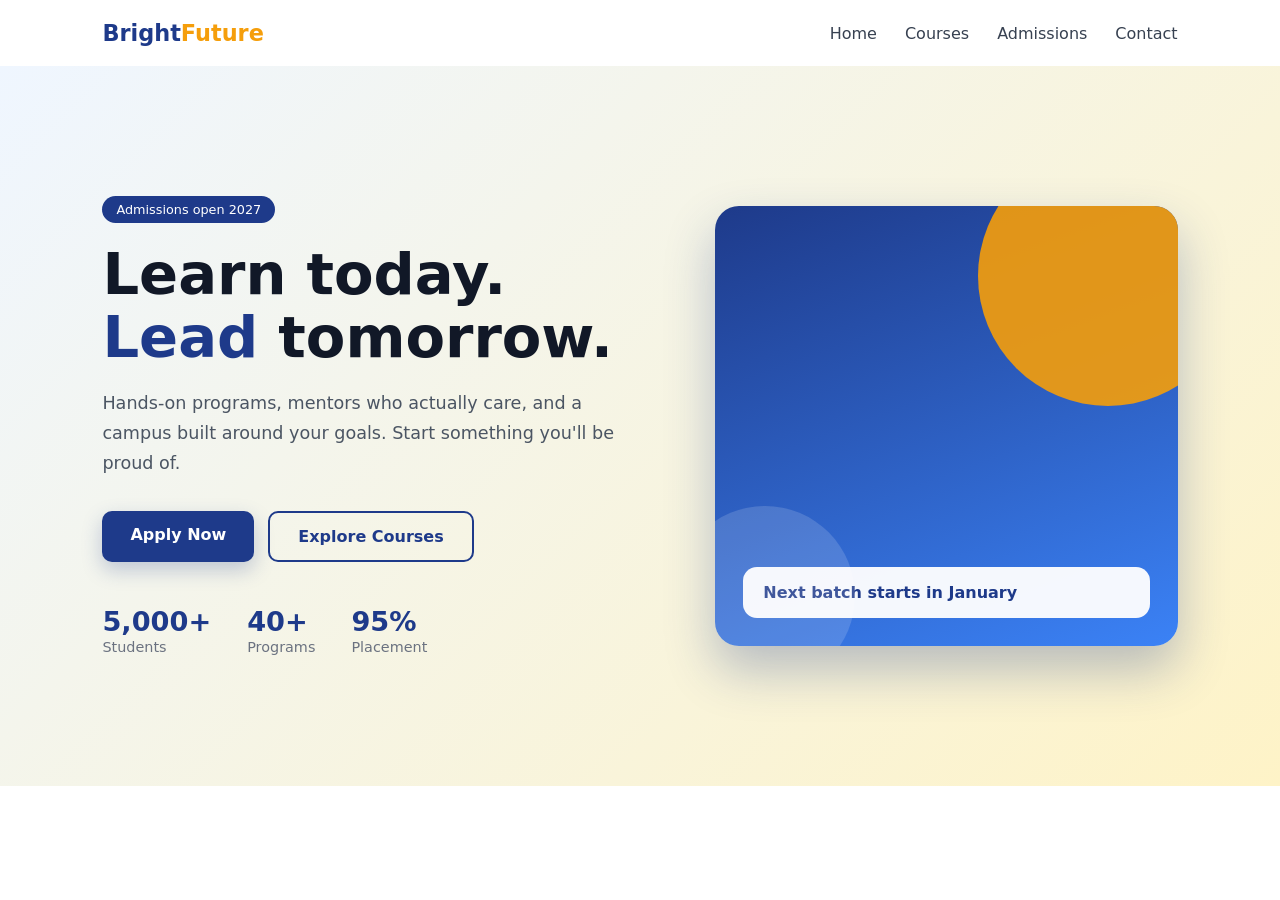
==== index.html @ 0cb15777 "initial commit" ====
<!DOCTYPE html>
<html lang="en">
<head>
  <meta charset="UTF-8">
  <meta name="viewport" content="width=device-width, initial-scale=1.0">
  <title>Bright Future Institute</title>
  <style>
    * { margin: 0; padding: 0; box-sizing: border-box; }

    body {
      font-family: "Segoe UI", system-ui, -apple-system, sans-serif;
      color: #1f2937;
    }

    /* Navbar */
    .nav {
      display: flex;
      justify-content: space-between;
      align-items: center;
      padding: 20px 8%;
      background: #fff;
    }
    .logo { font-size: 1.4rem; font-weight: 800; color: #1e3a8a; }
    .logo span { color: #f59e0b; }
    .nav ul { display: flex; gap: 28px; list-style: none; }
    .nav a { text-decoration: none; color: #374151; font-weight: 500; }
    .nav a:hover { color: #1e3a8a; }

    /* Hero */
    .hero {
      display: grid;
      grid-template-columns: 1.1fr 0.9fr;
      align-items: center;
      gap: 48px;
      padding: 80px 8%;
      background: linear-gradient(135deg, #eff6ff 0%, #fef3c7 100%);
      min-height: 80vh;
    }
    .tag {
      display: inline-block;
      background: #1e3a8a;
      color: #fff;
      font-size: 0.8rem;
      padding: 6px 14px;
      border-radius: 999px;
      margin-bottom: 20px;
    }
    .hero h1 {
      font-size: clamp(2.2rem, 5vw, 3.6rem);
      line-height: 1.1;
      color: #111827;
      margin-bottom: 20px;
    }
    .hero h1 em { font-style: normal; color: #1e3a8a; }
    .hero p {
      font-size: 1.1rem;
      line-height: 1.7;
      color: #4b5563;
      max-width: 520px;
      margin-bottom: 32px;
    }
    .btns { display: flex; gap: 14px; flex-wrap: wrap; }
    .btn {
      padding: 14px 28px;
      border-radius: 10px;
      font-weight: 600;
      text-decoration: none;
      transition: transform .2s, box-shadow .2s;
    }
    .btn:hover { transform: translateY(-2px); }
    .btn-primary { background: #1e3a8a; color: #fff; box-shadow: 0 8px 20px rgba(30,58,138,.25); }
    .btn-outline { border: 2px solid #1e3a8a; color: #1e3a8a; }

    .stats { display: flex; gap: 36px; margin-top: 44px; }
    .stats strong { display: block; font-size: 1.7rem; color: #1e3a8a; }
    .stats span { font-size: 0.9rem; color: #6b7280; }

    /* Right side visual (swap for a real photo) */
    .visual {
      height: 440px;
      border-radius: 24px;
      background: linear-gradient(160deg, #1e3a8a, #3b82f6);
      position: relative;
      overflow: hidden;
      box-shadow: 0 24px 50px rgba(30,58,138,.3);
    }
    .visual::before, .visual::after {
      content: "";
      position: absolute;
      border-radius: 50%;
    }
    .visual::before { width: 260px; height: 260px; background: #f59e0b; opacity: .9; top: -60px; right: -60px; }
    .visual::after { width: 180px; height: 180px; background: #fff; opacity: .15; bottom: -40px; left: -40px; }
    .visual .label {
      position: absolute;
      bottom: 28px;
      left: 28px;
      right: 28px;
      background: rgba(255,255,255,.95);
      padding: 16px 20px;
      border-radius: 14px;
      font-weight: 600;
      color: #1e3a8a;
    }

    @media (max-width: 860px) {
      .hero { grid-template-columns: 1fr; padding: 56px 6%; }
      .visual { height: 280px; }
      .nav ul { display: none; }
    }
  </style>
</head>
<body>

  <nav class="nav">
    <div class="logo">Bright<span>Future</span></div>
    <ul>
      <li><a href="#">Home</a></li>
      <li><a href="#">Courses</a></li>
      <li><a href="#">Admissions</a></li>
      <li><a href="#">Contact</a></li>
    </ul>
  </nav>

  <section class="hero">
    <div>
      <span class="tag">Admissions open 2027</span>
      <h1>Learn today. <em>Lead</em> tomorrow.</h1>
      <p>Hands-on programs, mentors who actually care, and a campus built around your goals. Start something you'll be proud of.</p>
      <div class="btns">
        <a href="#" class="btn btn-primary">Apply Now</a>
        <a href="#" class="btn btn-outline">Explore Courses</a>
      </div>
      <div class="stats">
        <div><strong>5,000+</strong><span>Students</span></div>
        <div><strong>40+</strong><span>Programs</span></div>
        <div><strong>95%</strong><span>Placement</span></div>
      </div>
    </div>

    <div class="visual">
      <div class="label">Next batch starts in January</div>
    </div>
  </section>

</body>
</html>
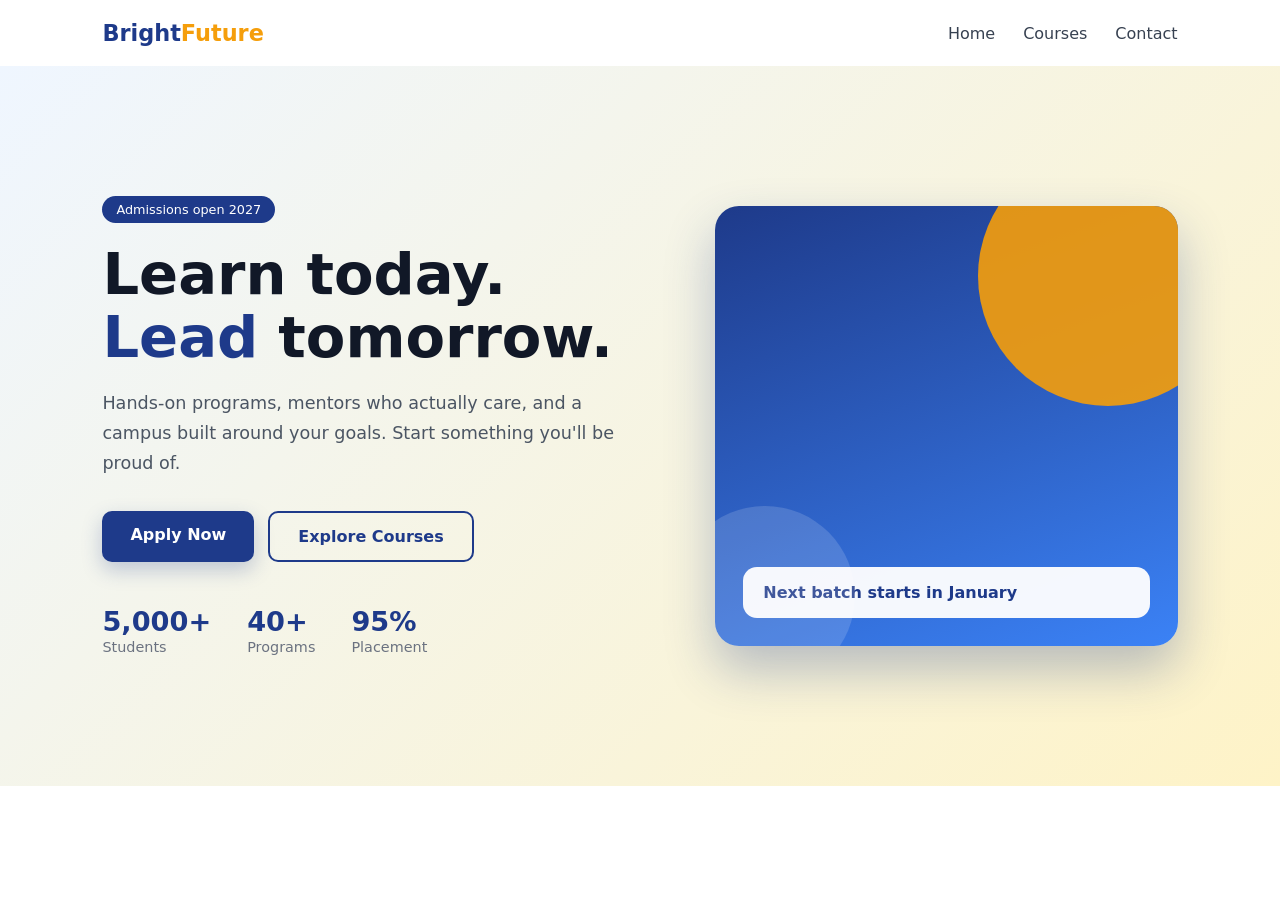
==== commit b5ecc947: "navbar chnage" ====
--- a/index.html
+++ b/index.html
@@ -115,10 +115,9 @@
   <nav class="nav">
     <div class="logo">Bright<span>Future</span></div>
     <ul>
-      <li><a href="#">Home</a></li>
-      <li><a href="#">Courses</a></li>
-      <li><a href="#">Admissions</a></li>
-      <li><a href="#">Contact</a></li>
+      <li><a href="/index.html">Home</a></li>
+      <li><a href="/course.html">Courses</a></li>
+      <li><a href="/contact.html">Contact</a></li>
     </ul>
   </nav>
 
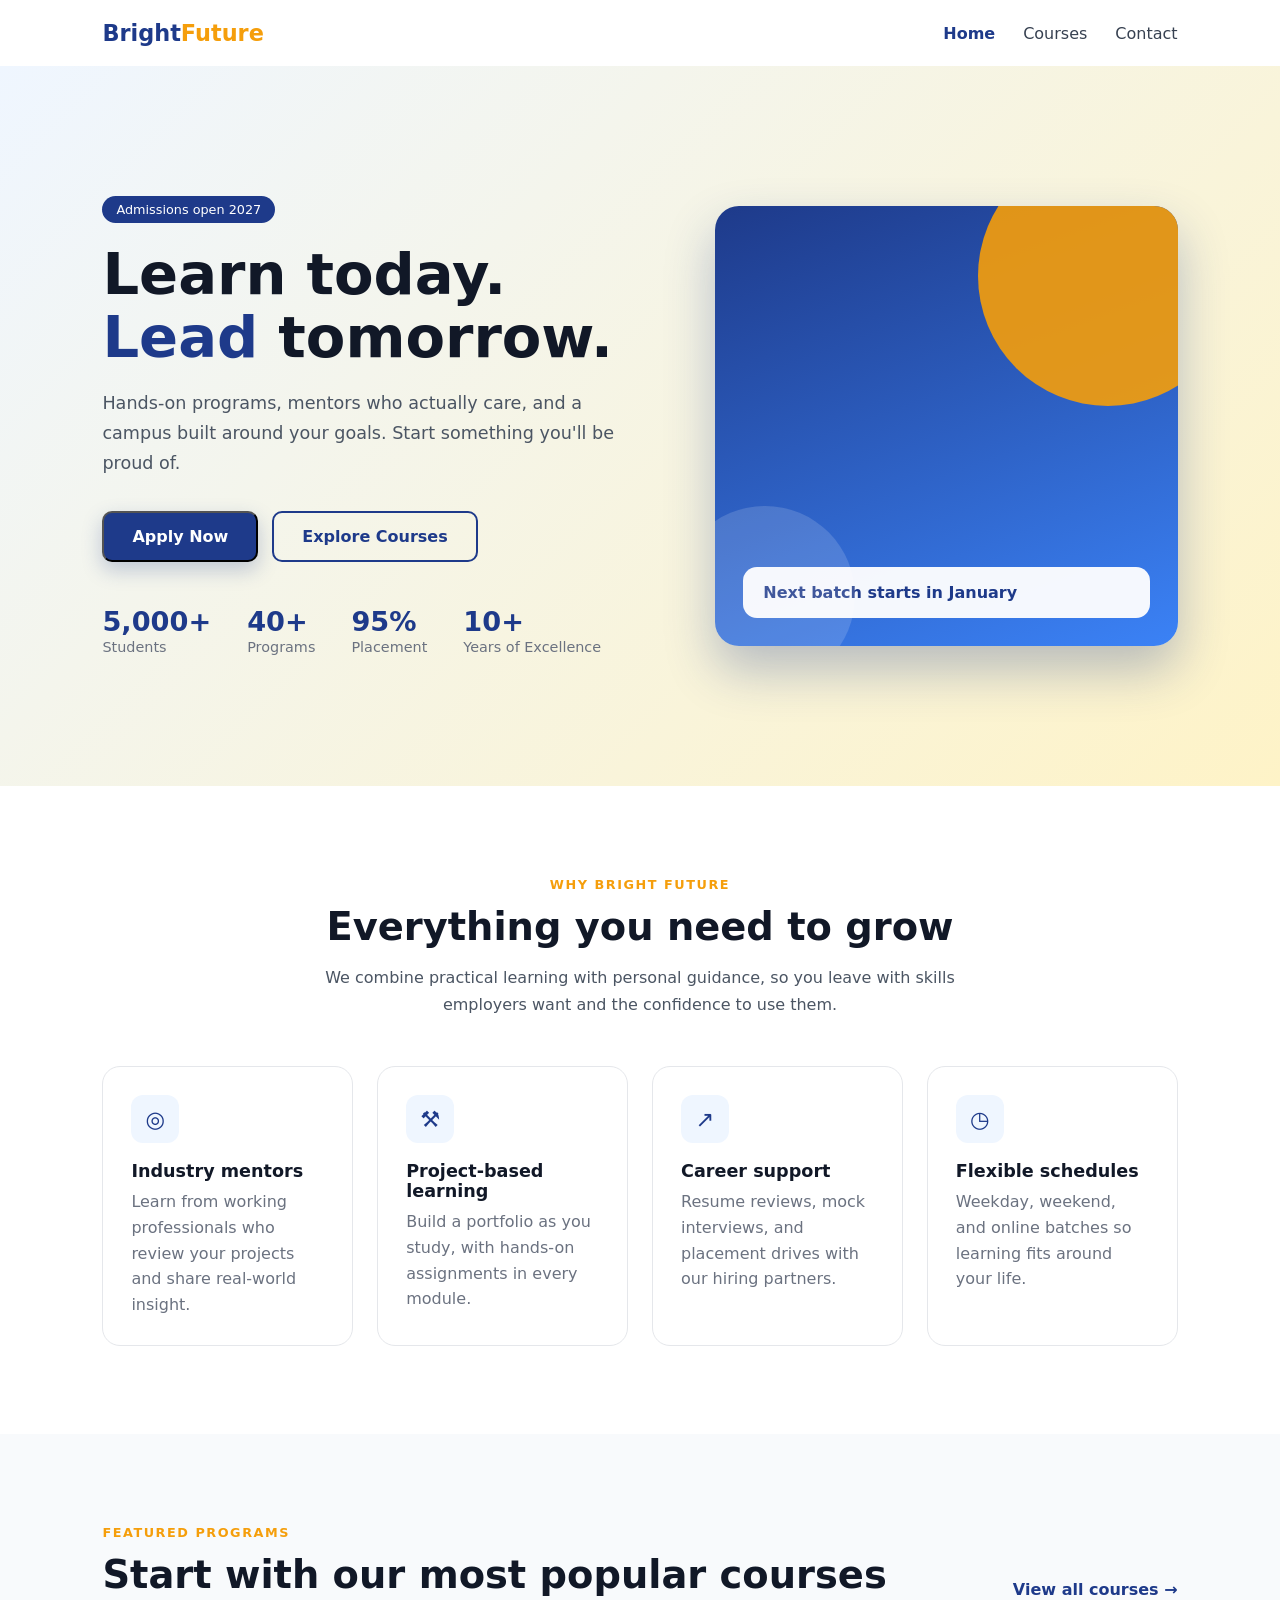
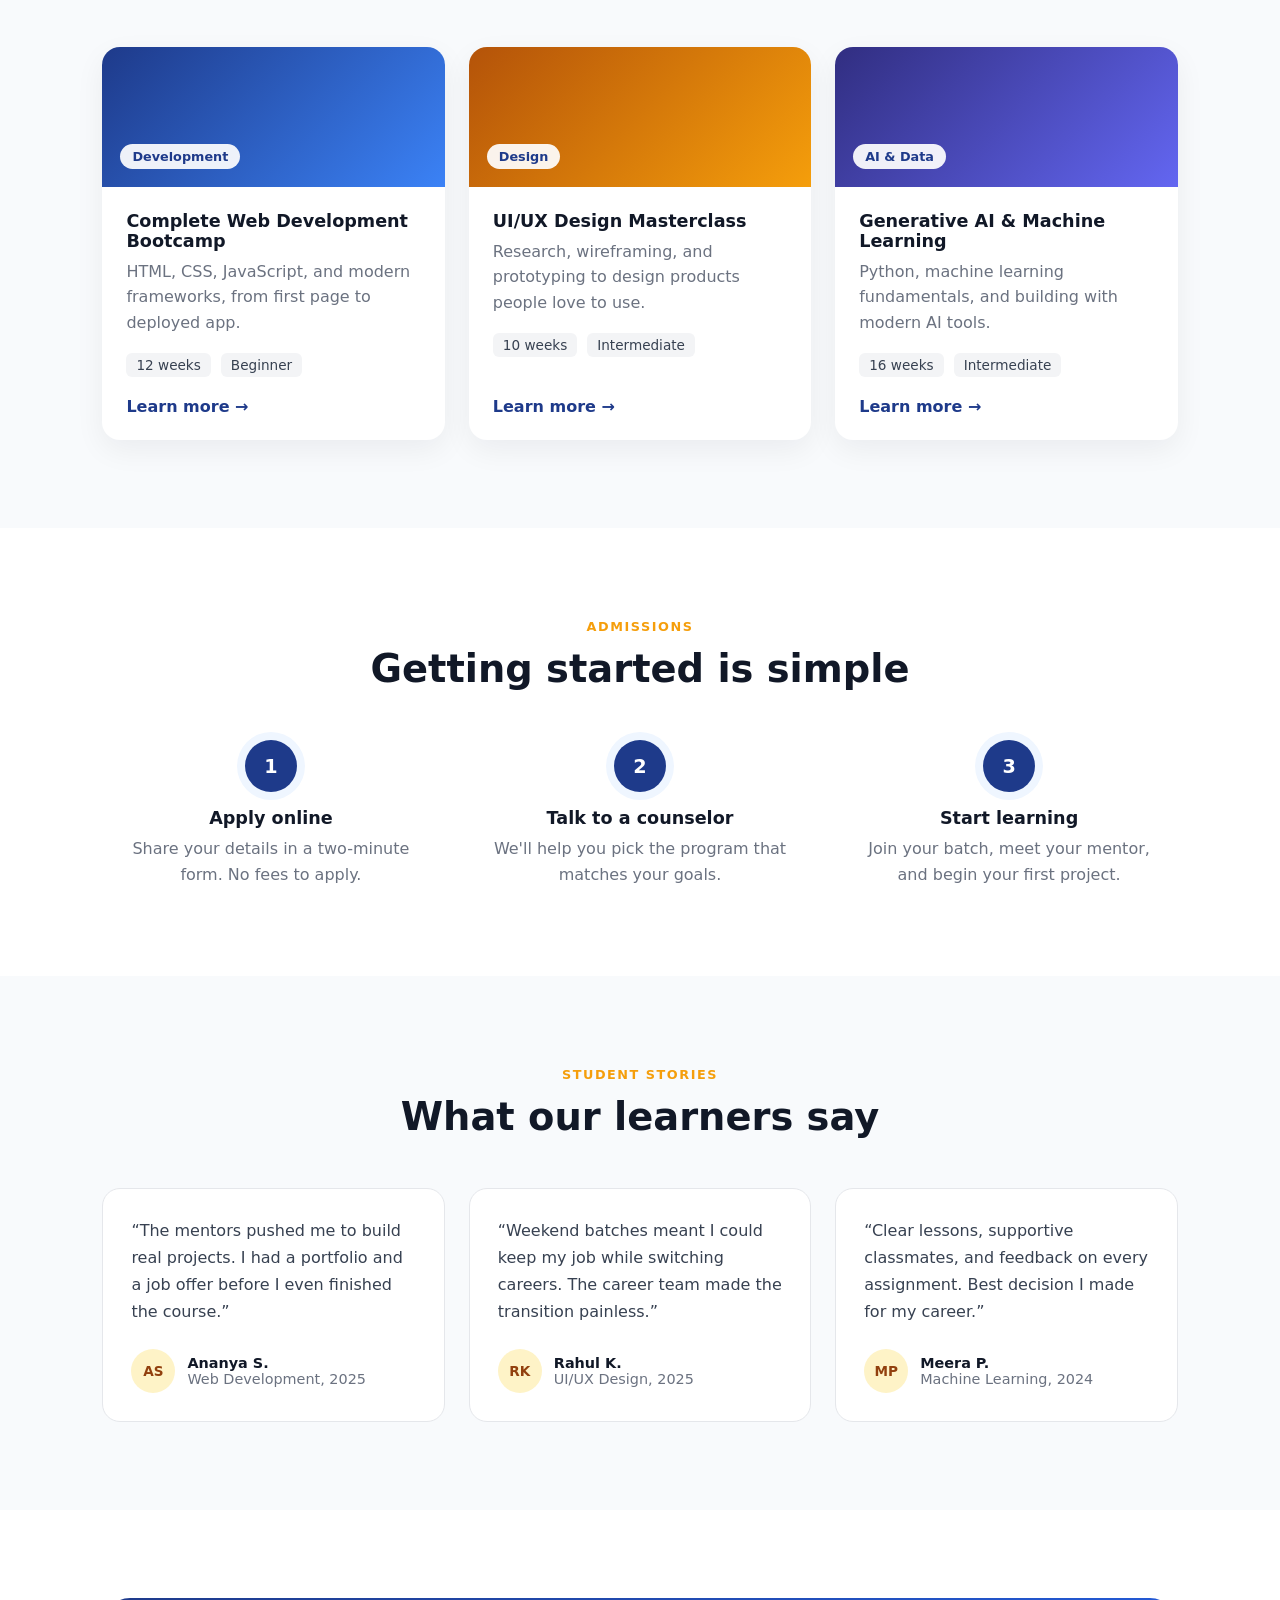
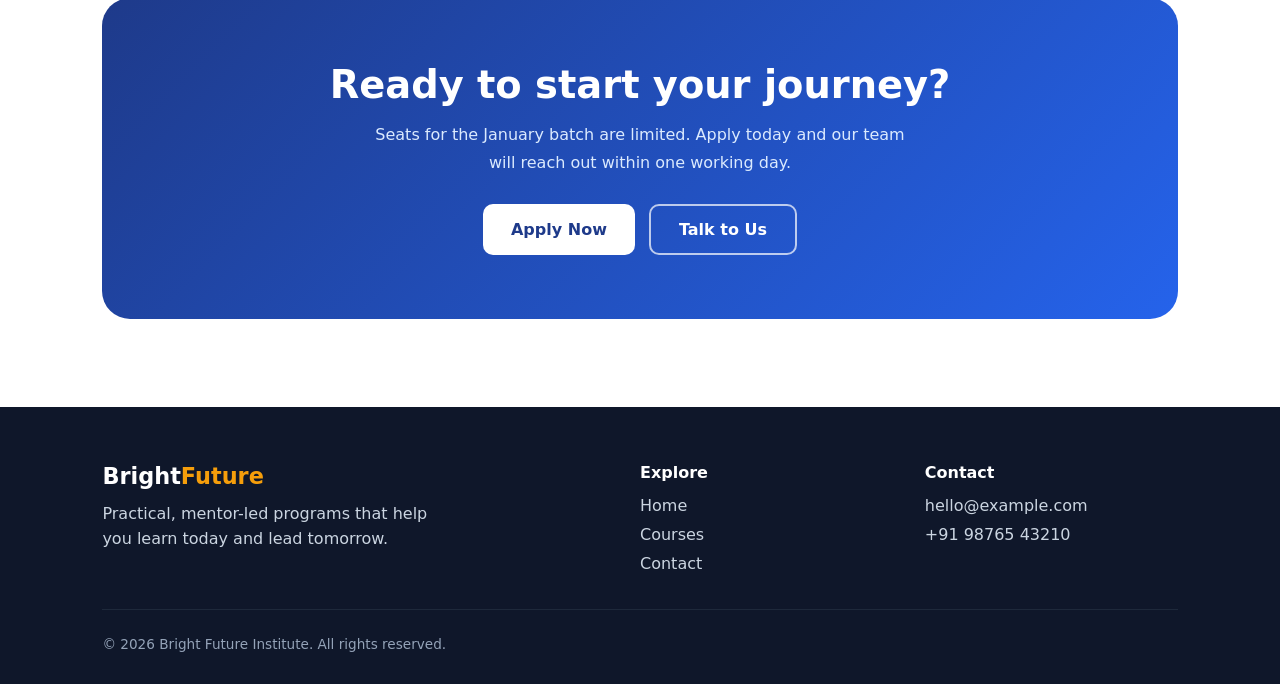
==== commit ffc94f46: "Update pages and add shared stylesheet Co-Authored-By: Claude Opus 5.5 <noreply@anthropic.com>" ====
--- a/index.html
+++ b/index.html
@@ -1,146 +1,378 @@
-<!DOCTYPE html>
+<!doctype html>
 <html lang="en">
-<head>
-  <meta charset="UTF-8">
-  <meta name="viewport" content="width=device-width, initial-scale=1.0">
-  <title>Bright Future Institute</title>
-  <style>
-    * { margin: 0; padding: 0; box-sizing: border-box; }
-
-    body {
-      font-family: "Segoe UI", system-ui, -apple-system, sans-serif;
-      color: #1f2937;
-    }
-
-    /* Navbar */
-    .nav {
-      display: flex;
-      justify-content: space-between;
-      align-items: center;
-      padding: 20px 8%;
-      background: #fff;
-    }
-    .logo { font-size: 1.4rem; font-weight: 800; color: #1e3a8a; }
-    .logo span { color: #f59e0b; }
-    .nav ul { display: flex; gap: 28px; list-style: none; }
-    .nav a { text-decoration: none; color: #374151; font-weight: 500; }
-    .nav a:hover { color: #1e3a8a; }
-
-    /* Hero */
-    .hero {
-      display: grid;
-      grid-template-columns: 1.1fr 0.9fr;
-      align-items: center;
-      gap: 48px;
-      padding: 80px 8%;
-      background: linear-gradient(135deg, #eff6ff 0%, #fef3c7 100%);
-      min-height: 80vh;
-    }
-    .tag {
-      display: inline-block;
-      background: #1e3a8a;
-      color: #fff;
-      font-size: 0.8rem;
-      padding: 6px 14px;
-      border-radius: 999px;
-      margin-bottom: 20px;
-    }
-    .hero h1 {
-      font-size: clamp(2.2rem, 5vw, 3.6rem);
-      line-height: 1.1;
-      color: #111827;
-      margin-bottom: 20px;
-    }
-    .hero h1 em { font-style: normal; color: #1e3a8a; }
-    .hero p {
-      font-size: 1.1rem;
-      line-height: 1.7;
-      color: #4b5563;
-      max-width: 520px;
-      margin-bottom: 32px;
-    }
-    .btns { display: flex; gap: 14px; flex-wrap: wrap; }
-    .btn {
-      padding: 14px 28px;
-      border-radius: 10px;
-      font-weight: 600;
-      text-decoration: none;
-      transition: transform .2s, box-shadow .2s;
-    }
-    .btn:hover { transform: translateY(-2px); }
-    .btn-primary { background: #1e3a8a; color: #fff; box-shadow: 0 8px 20px rgba(30,58,138,.25); }
-    .btn-outline { border: 2px solid #1e3a8a; color: #1e3a8a; }
-
-    .stats { display: flex; gap: 36px; margin-top: 44px; }
-    .stats strong { display: block; font-size: 1.7rem; color: #1e3a8a; }
-    .stats span { font-size: 0.9rem; color: #6b7280; }
-
-    /* Right side visual (swap for a real photo) */
-    .visual {
-      height: 440px;
-      border-radius: 24px;
-      background: linear-gradient(160deg, #1e3a8a, #3b82f6);
-      position: relative;
-      overflow: hidden;
-      box-shadow: 0 24px 50px rgba(30,58,138,.3);
-    }
-    .visual::before, .visual::after {
-      content: "";
-      position: absolute;
-      border-radius: 50%;
-    }
-    .visual::before { width: 260px; height: 260px; background: #f59e0b; opacity: .9; top: -60px; right: -60px; }
-    .visual::after { width: 180px; height: 180px; background: #fff; opacity: .15; bottom: -40px; left: -40px; }
-    .visual .label {
-      position: absolute;
-      bottom: 28px;
-      left: 28px;
-      right: 28px;
-      background: rgba(255,255,255,.95);
-      padding: 16px 20px;
-      border-radius: 14px;
-      font-weight: 600;
-      color: #1e3a8a;
-    }
-
-    @media (max-width: 860px) {
-      .hero { grid-template-columns: 1fr; padding: 56px 6%; }
-      .visual { height: 280px; }
-      .nav ul { display: none; }
-    }
-  </style>
-</head>
-<body>
-
-  <nav class="nav">
-    <div class="logo">Bright<span>Future</span></div>
-    <ul>
-      <li><a href="/index.html">Home</a></li>
-      <li><a href="/course.html">Courses</a></li>
-      <li><a href="/contact.html">Contact</a></li>
-    </ul>
-  </nav>
-
-  <section class="hero">
-    <div>
-      <span class="tag">Admissions open 2027</span>
-      <h1>Learn today. <em>Lead</em> tomorrow.</h1>
-      <p>Hands-on programs, mentors who actually care, and a campus built around your goals. Start something you'll be proud of.</p>
-      <div class="btns">
-        <a href="#" class="btn btn-primary">Apply Now</a>
-        <a href="#" class="btn btn-outline">Explore Courses</a>
+  <head>
+    <meta charset="UTF-8" />
+    <meta name="viewport" content="width=device-width, initial-scale=1.0" />
+    <title>Bright Future Institute</title>
+    <link rel="stylesheet" href="style.css" />
+  </head>
+  <body>
+    <nav class="nav" aria-label="Main navigation">
+      <div class="logo">Bright<span>Future</span></div>
+      <button
+        class="menu-toggle"
+        type="button"
+        aria-expanded="false"
+        aria-controls="primary-navigation"
+      >
+        <span class="menu-toggle-label">Menu</span>
+      </button>
+      <ul class="nav-links" id="primary-navigation">
+        <li><a href="index.html" aria-current="page">Home</a></li>
+        <li><a href="course.html">Courses</a></li>
+        <li><a href="contact.html">Contact</a></li>
+      </ul>
+    </nav>
+
+    <section class="hero">
+      <div>
+        <span class="tag">Admissions open 2027</span>
+        <h1>Learn today. <em>Lead</em> tomorrow.</h1>
+        <p>
+          Hands-on programs, mentors who actually care, and a campus built
+          around your goals. Start something you'll be proud of.
+        </p>
+        <div class="btns">
+          <button
+            type="button"
+            class="btn btn-primary"
+            data-open-application
+          >
+            Apply Now
+          </button>
+          <a href="course.html" class="btn btn-outline">Explore Courses</a>
+        </div>
+        <div class="stats">
+          <div>
+            <strong data-count-target="5000" data-count-suffix="+">5,000+</strong>
+            <span>Students</span>
+          </div>
+          <div>
+            <strong data-count-target="40" data-count-suffix="+">40+</strong>
+            <span>Programs</span>
+          </div>
+          <div>
+            <strong data-count-target="95" data-count-suffix="%">95%</strong>
+            <span>Placement</span>
+          </div>
+          <div>
+            <strong data-count-target="10" data-count-suffix="+">10+</strong>
+            <span>Years of Excellence</span>
+          </div>
+        </div>
       </div>
-      <div class="stats">
-        <div><strong>5,000+</strong><span>Students</span></div>
-        <div><strong>40+</strong><span>Programs</span></div>
-        <div><strong>95%</strong><span>Placement</span></div>
+
+      <div class="visual">
+        <div class="label">Next batch starts in January</div>
       </div>
-    </div>
-
-    <div class="visual">
-      <div class="label">Next batch starts in January</div>
-    </div>
-  </section>
-
-</body>
-</html>+    </section>
+
+    <main>
+      <section class="section" aria-labelledby="why-title">
+        <div class="section-head">
+          <span class="eyebrow">Why Bright Future</span>
+          <h2 id="why-title">Everything you need to grow</h2>
+          <p>
+            We combine practical learning with personal guidance, so you leave
+            with skills employers want and the confidence to use them.
+          </p>
+        </div>
+        <div class="feature-grid">
+          <article class="feature">
+            <div class="feature-icon" aria-hidden="true">◎</div>
+            <h3>Industry mentors</h3>
+            <p>Learn from working professionals who review your projects and share real-world insight.</p>
+          </article>
+          <article class="feature">
+            <div class="feature-icon" aria-hidden="true">⚒</div>
+            <h3>Project-based learning</h3>
+            <p>Build a portfolio as you study, with hands-on assignments in every module.</p>
+          </article>
+          <article class="feature">
+            <div class="feature-icon" aria-hidden="true">↗</div>
+            <h3>Career support</h3>
+            <p>Resume reviews, mock interviews, and placement drives with our hiring partners.</p>
+          </article>
+          <article class="feature">
+            <div class="feature-icon" aria-hidden="true">◷</div>
+            <h3>Flexible schedules</h3>
+            <p>Weekday, weekend, and online batches so learning fits around your life.</p>
+          </article>
+        </div>
+      </section>
+
+      <section class="section section-alt" aria-labelledby="programs-title">
+        <div class="section-head section-head-row">
+          <div>
+            <span class="eyebrow">Featured programs</span>
+            <h2 id="programs-title">Start with our most popular courses</h2>
+          </div>
+          <a href="course.html" class="text-link">View all courses →</a>
+        </div>
+        <div class="program-grid">
+          <article class="program">
+            <div class="program-banner banner-blue">
+              <span>Development</span>
+            </div>
+            <div class="program-body">
+              <h3>Complete Web Development Bootcamp</h3>
+              <p>HTML, CSS, JavaScript, and modern frameworks, from first page to deployed app.</p>
+              <ul class="program-meta">
+                <li>12 weeks</li>
+                <li>Beginner</li>
+              </ul>
+              <a href="course.html" class="text-link">Learn more →</a>
+            </div>
+          </article>
+          <article class="program">
+            <div class="program-banner banner-amber">
+              <span>Design</span>
+            </div>
+            <div class="program-body">
+              <h3>UI/UX Design Masterclass</h3>
+              <p>Research, wireframing, and prototyping to design products people love to use.</p>
+              <ul class="program-meta">
+                <li>10 weeks</li>
+                <li>Intermediate</li>
+              </ul>
+              <a href="course.html" class="text-link">Learn more →</a>
+            </div>
+          </article>
+          <article class="program">
+            <div class="program-banner banner-indigo">
+              <span>AI &amp; Data</span>
+            </div>
+            <div class="program-body">
+              <h3>Generative AI &amp; Machine Learning</h3>
+              <p>Python, machine learning fundamentals, and building with modern AI tools.</p>
+              <ul class="program-meta">
+                <li>16 weeks</li>
+                <li>Intermediate</li>
+              </ul>
+              <a href="course.html" class="text-link">Learn more →</a>
+            </div>
+          </article>
+        </div>
+      </section>
+
+      <section class="section" aria-labelledby="steps-title">
+        <div class="section-head">
+          <span class="eyebrow">Admissions</span>
+          <h2 id="steps-title">Getting started is simple</h2>
+        </div>
+        <ol class="steps">
+          <li>
+            <span class="step-number">1</span>
+            <h3>Apply online</h3>
+            <p>Share your details in a two-minute form. No fees to apply.</p>
+          </li>
+          <li>
+            <span class="step-number">2</span>
+            <h3>Talk to a counselor</h3>
+            <p>We'll help you pick the program that matches your goals.</p>
+          </li>
+          <li>
+            <span class="step-number">3</span>
+            <h3>Start learning</h3>
+            <p>Join your batch, meet your mentor, and begin your first project.</p>
+          </li>
+        </ol>
+      </section>
+
+      <section class="section section-alt" aria-labelledby="stories-title">
+        <div class="section-head">
+          <span class="eyebrow">Student stories</span>
+          <h2 id="stories-title">What our learners say</h2>
+        </div>
+        <div class="testimonial-grid">
+          <figure class="testimonial">
+            <blockquote>
+              “The mentors pushed me to build real projects. I had a portfolio
+              and a job offer before I even finished the course.”
+            </blockquote>
+            <figcaption>
+              <span class="avatar" aria-hidden="true">AS</span>
+              <span><strong>Ananya S.</strong> Web Development, 2025</span>
+            </figcaption>
+          </figure>
+          <figure class="testimonial">
+            <blockquote>
+              “Weekend batches meant I could keep my job while switching
+              careers. The career team made the transition painless.”
+            </blockquote>
+            <figcaption>
+              <span class="avatar" aria-hidden="true">RK</span>
+              <span><strong>Rahul K.</strong> UI/UX Design, 2025</span>
+            </figcaption>
+          </figure>
+          <figure class="testimonial">
+            <blockquote>
+              “Clear lessons, supportive classmates, and feedback on every
+              assignment. Best decision I made for my career.”
+            </blockquote>
+            <figcaption>
+              <span class="avatar" aria-hidden="true">MP</span>
+              <span><strong>Meera P.</strong> Machine Learning, 2024</span>
+            </figcaption>
+          </figure>
+        </div>
+      </section>
+
+      <section class="cta" aria-labelledby="cta-title">
+        <h2 id="cta-title">Ready to start your journey?</h2>
+        <p>Seats for the January batch are limited. Apply today and our team will reach out within one working day.</p>
+        <div class="btns">
+          <button type="button" class="btn btn-light" data-open-application>
+            Apply Now
+          </button>
+          <a href="contact.html" class="btn btn-ghost">Talk to Us</a>
+        </div>
+      </section>
+    </main>
+
+    <footer class="footer">
+      <div class="footer-grid">
+        <div>
+          <div class="logo">Bright<span>Future</span></div>
+          <p>Practical, mentor-led programs that help you learn today and lead tomorrow.</p>
+        </div>
+        <div>
+          <h3>Explore</h3>
+          <ul>
+            <li><a href="index.html">Home</a></li>
+            <li><a href="course.html">Courses</a></li>
+            <li><a href="contact.html">Contact</a></li>
+          </ul>
+        </div>
+        <div>
+          <h3>Contact</h3>
+          <ul>
+            <li>hello@example.com</li>
+            <li>+91 98765 43210</li>
+          </ul>
+        </div>
+      </div>
+      <p class="footer-bottom">
+        &copy; <span data-year>2026</span> Bright Future Institute. All rights reserved.
+      </p>
+    </footer>
+
+    <dialog class="application-dialog" aria-labelledby="application-title">
+      <button
+        class="dialog-close"
+        type="button"
+        aria-label="Close application form"
+      >
+        &times;
+      </button>
+      <h2 id="application-title">Start your application</h2>
+      <p>Tell us how to reach you and our admissions team can help you choose a program.</p>
+      <form class="application-form">
+        <label for="applicant-name">Your name</label>
+        <input
+          id="applicant-name"
+          name="name"
+          autocomplete="name"
+          required
+        />
+        <label for="applicant-email">Email address</label>
+        <input
+          id="applicant-email"
+          name="email"
+          type="email"
+          autocomplete="email"
+          required
+        />
+        <button class="btn btn-primary" type="submit">Continue</button>
+        <p class="form-message" role="status" hidden></p>
+      </form>
+    </dialog>
+
+    <script>
+      const menuToggle = document.querySelector(".menu-toggle");
+      const navigation = document.querySelector(".nav-links");
+
+      menuToggle.addEventListener("click", () => {
+        const isExpanded = menuToggle.getAttribute("aria-expanded") === "true";
+        menuToggle.setAttribute("aria-expanded", String(!isExpanded));
+        navigation.classList.toggle("is-open", !isExpanded);
+      });
+
+      navigation.addEventListener("click", (event) => {
+        if (event.target.closest("a")) {
+          menuToggle.setAttribute("aria-expanded", "false");
+          navigation.classList.remove("is-open");
+        }
+      });
+
+      const applicationDialog = document.querySelector(".application-dialog");
+      const applicationForm = document.querySelector(".application-form");
+      const formMessage = document.querySelector(".form-message");
+
+      document.querySelectorAll("[data-open-application]").forEach((button) => {
+        button.addEventListener("click", () => {
+          applicationForm.reset();
+          formMessage.hidden = true;
+          applicationDialog.showModal();
+        });
+      });
+
+      document.querySelector(".dialog-close").addEventListener("click", () => {
+        applicationDialog.close();
+      });
+
+      applicationDialog.addEventListener("click", (event) => {
+        if (event.target === applicationDialog) {
+          applicationDialog.close();
+        }
+      });
+
+      applicationForm.addEventListener("submit", (event) => {
+        event.preventDefault();
+        const name = new FormData(applicationForm).get("name").trim();
+        formMessage.textContent = `Thanks, ${name}! This demo doesn't send your application yet.`;
+        formMessage.hidden = false;
+      });
+
+      document.querySelector("[data-year]").textContent = new Date().getFullYear();
+
+      const counters = document.querySelectorAll("[data-count-target]");
+      const showCounter = (counter) => {
+        const target = Number(counter.dataset.countTarget);
+        const suffix = counter.dataset.countSuffix;
+        const duration = 900;
+        const start = performance.now();
+
+        const updateCounter = (now) => {
+          const progress = Math.min((now - start) / duration, 1);
+          const value = Math.round(target * progress);
+          counter.textContent = `${new Intl.NumberFormat("en-US").format(value)}${suffix}`;
+          if (progress < 1) {
+            requestAnimationFrame(updateCounter);
+          }
+        };
+
+        requestAnimationFrame(updateCounter);
+      };
+
+      if (
+        window.matchMedia("(prefers-reduced-motion: reduce)").matches ||
+        !("IntersectionObserver" in window)
+      ) {
+        counters.forEach((counter) => {
+          counter.textContent = `${new Intl.NumberFormat("en-US").format(Number(counter.dataset.countTarget))}${counter.dataset.countSuffix}`;
+        });
+      } else {
+        const statsObserver = new IntersectionObserver((entries, observer) => {
+          entries.forEach((entry) => {
+            if (entry.isIntersecting) {
+              showCounter(entry.target);
+              observer.unobserve(entry.target);
+            }
+          });
+        });
+        counters.forEach((counter) => statsObserver.observe(counter));
+      }
+    </script>
+  </body>
+</html>
--- a/style.css
+++ b/style.css
@@ -0,0 +1,636 @@
+
+      * {
+        margin: 0;
+        padding: 0;
+        box-sizing: border-box;
+      }
+
+      body {
+        font-family:
+          "Segoe UI",
+          system-ui,
+          -apple-system,
+          sans-serif;
+        color: #1f2937;
+      }
+
+      /* Navbar */
+      .nav {
+        display: flex;
+        justify-content: space-between;
+        align-items: center;
+        padding: 20px 8%;
+        background: #fff;
+      }
+      .logo {
+        font-size: 1.4rem;
+        font-weight: 800;
+        color: #1e3a8a;
+      }
+      .logo span {
+        color: #f59e0b;
+      }
+      .nav ul {
+        display: flex;
+        gap: 28px;
+        list-style: none;
+      }
+      .menu-toggle {
+        display: none;
+      }
+      .nav a {
+        text-decoration: none;
+        color: #374151;
+        font-weight: 500;
+      }
+      .nav a:hover {
+        color: #1e3a8a;
+      }
+
+      /* Hero */
+      .hero {
+        display: grid;
+        grid-template-columns: 1.1fr 0.9fr;
+        align-items: center;
+        gap: 48px;
+        padding: 80px 8%;
+        background: linear-gradient(135deg, #eff6ff 0%, #fef3c7 100%);
+        min-height: 80vh;
+      }
+      .tag {
+        display: inline-block;
+        background: #1e3a8a;
+        color: #fff;
+        font-size: 0.8rem;
+        padding: 6px 14px;
+        border-radius: 999px;
+        margin-bottom: 20px;
+      }
+      .hero h1 {
+        font-size: clamp(2.2rem, 5vw, 3.6rem);
+        line-height: 1.1;
+        color: #111827;
+        margin-bottom: 20px;
+      }
+      .hero h1 em {
+        font-style: normal;
+        color: #1e3a8a;
+      }
+      .hero p {
+        font-size: 1.1rem;
+        line-height: 1.7;
+        color: #4b5563;
+        max-width: 520px;
+        margin-bottom: 32px;
+      }
+      .btns {
+        display: flex;
+        gap: 14px;
+        flex-wrap: wrap;
+      }
+      .btn {
+        display: inline-block;
+        padding: 14px 28px;
+        border-radius: 10px;
+        font-weight: 600;
+        text-decoration: none;
+        transition:
+          transform 0.2s,
+          box-shadow 0.2s;
+        font: inherit;
+        font-weight: 600;
+        cursor: pointer;
+      }
+      .btn:hover {
+        transform: translateY(-2px);
+      }
+      .btn-primary {
+        background: #1e3a8a;
+        color: #fff;
+        box-shadow: 0 8px 20px rgba(30, 58, 138, 0.25);
+      }
+      .btn-outline {
+        border: 2px solid #1e3a8a;
+        color: #1e3a8a;
+      }
+
+      .stats {
+        display: flex;
+        gap: 36px;
+        margin-top: 44px;
+      }
+      .stats strong {
+        display: block;
+        font-size: 1.7rem;
+        color: #1e3a8a;
+      }
+      .stats span {
+        font-size: 0.9rem;
+        color: #6b7280;
+      }
+
+      /* Right side visual (swap for a real photo) */
+      .visual {
+        height: 440px;
+        border-radius: 24px;
+        background: linear-gradient(160deg, #1e3a8a, #3b82f6);
+        position: relative;
+        overflow: hidden;
+        box-shadow: 0 24px 50px rgba(30, 58, 138, 0.3);
+      }
+      .visual::before,
+      .visual::after {
+        content: "";
+        position: absolute;
+        border-radius: 50%;
+      }
+      .visual::before {
+        width: 260px;
+        height: 260px;
+        background: #f59e0b;
+        opacity: 0.9;
+        top: -60px;
+        right: -60px;
+      }
+      .visual::after {
+        width: 180px;
+        height: 180px;
+        background: #fff;
+        opacity: 0.15;
+        bottom: -40px;
+        left: -40px;
+      }
+      .visual .label {
+        position: absolute;
+        bottom: 28px;
+        left: 28px;
+        right: 28px;
+        background: rgba(255, 255, 255, 0.95);
+        padding: 16px 20px;
+        border-radius: 14px;
+        font-weight: 600;
+        color: #1e3a8a;
+      }
+
+      .application-dialog {
+        width: min(440px, calc(100% - 32px));
+        margin: auto;
+        padding: 32px;
+        border: 0;
+        border-radius: 18px;
+        color: #1f2937;
+        box-shadow: 0 24px 70px rgba(17, 24, 39, 0.25);
+      }
+      .application-dialog::backdrop {
+        background: rgba(15, 23, 42, 0.6);
+      }
+      .application-dialog h2 {
+        color: #111827;
+        margin-bottom: 10px;
+      }
+      .application-dialog > p {
+        color: #6b7280;
+        line-height: 1.6;
+        margin-bottom: 22px;
+      }
+      .dialog-close {
+        position: absolute;
+        top: 12px;
+        right: 16px;
+        border: 0;
+        background: none;
+        color: #6b7280;
+        font-size: 1.7rem;
+        cursor: pointer;
+      }
+      .application-form {
+        display: grid;
+        gap: 10px;
+      }
+      .application-form label {
+        font-weight: 600;
+        font-size: 0.9rem;
+      }
+      .application-form input {
+        width: 100%;
+        padding: 12px;
+        margin-bottom: 8px;
+        border: 1px solid #d1d5db;
+        border-radius: 8px;
+        font: inherit;
+      }
+      .application-form .btn {
+        justify-self: start;
+        border: 0;
+      }
+      .form-message {
+        color: #1e3a8a;
+        line-height: 1.5;
+      }
+
+      .nav a[aria-current="page"] {
+        color: #1e3a8a;
+        font-weight: 600;
+      }
+
+      /* Shared section layout */
+      .section {
+        padding: 88px 8%;
+      }
+      .section-alt {
+        background: #f8fafc;
+      }
+      .section-head {
+        max-width: 640px;
+        margin: 0 auto 48px;
+        text-align: center;
+      }
+      .section-head-row {
+        display: flex;
+        justify-content: space-between;
+        align-items: flex-end;
+        gap: 20px;
+        flex-wrap: wrap;
+        max-width: none;
+        text-align: left;
+      }
+      .eyebrow {
+        display: inline-block;
+        color: #f59e0b;
+        font-size: 0.8rem;
+        font-weight: 700;
+        letter-spacing: 0.12em;
+        text-transform: uppercase;
+        margin-bottom: 12px;
+      }
+      .section h2 {
+        font-size: clamp(1.7rem, 3.5vw, 2.4rem);
+        line-height: 1.2;
+        color: #111827;
+      }
+      .section-head p {
+        margin-top: 14px;
+        color: #4b5563;
+        line-height: 1.7;
+      }
+      .text-link {
+        color: #1e3a8a;
+        font-weight: 600;
+        text-decoration: none;
+      }
+      .text-link:hover {
+        text-decoration: underline;
+      }
+
+      /* Features */
+      .feature-grid {
+        display: grid;
+        grid-template-columns: repeat(4, 1fr);
+        gap: 24px;
+      }
+      .feature {
+        padding: 28px;
+        border: 1px solid #e5e7eb;
+        border-radius: 18px;
+        background: #fff;
+        transition:
+          transform 0.2s,
+          box-shadow 0.2s;
+      }
+      .feature:hover {
+        transform: translateY(-4px);
+        box-shadow: 0 16px 36px rgba(30, 58, 138, 0.1);
+      }
+      .feature-icon {
+        display: grid;
+        place-items: center;
+        width: 48px;
+        height: 48px;
+        margin-bottom: 18px;
+        border-radius: 12px;
+        background: #eff6ff;
+        color: #1e3a8a;
+        font-size: 1.4rem;
+      }
+      .feature h3,
+      .program h3,
+      .steps h3 {
+        font-size: 1.1rem;
+        color: #111827;
+        margin-bottom: 8px;
+      }
+      .feature p,
+      .program p,
+      .steps p {
+        color: #6b7280;
+        line-height: 1.6;
+      }
+
+      /* Programs */
+      .program-grid {
+        display: grid;
+        grid-template-columns: repeat(3, 1fr);
+        gap: 24px;
+      }
+      .program {
+        display: flex;
+        flex-direction: column;
+        overflow: hidden;
+        border-radius: 18px;
+        background: #fff;
+        box-shadow: 0 10px 30px rgba(17, 24, 39, 0.06);
+      }
+      .program-banner {
+        display: flex;
+        align-items: flex-end;
+        height: 140px;
+        padding: 18px;
+      }
+      .program-banner span {
+        padding: 5px 12px;
+        border-radius: 999px;
+        background: rgba(255, 255, 255, 0.92);
+        color: #1e3a8a;
+        font-size: 0.8rem;
+        font-weight: 600;
+      }
+      .banner-blue {
+        background: linear-gradient(135deg, #1e3a8a, #3b82f6);
+      }
+      .banner-amber {
+        background: linear-gradient(135deg, #b45309, #f59e0b);
+      }
+      .banner-indigo {
+        background: linear-gradient(135deg, #312e81, #6366f1);
+      }
+      .program-body {
+        display: flex;
+        flex-direction: column;
+        flex: 1;
+        padding: 24px;
+      }
+      .program-meta {
+        display: flex;
+        gap: 10px;
+        margin: 18px 0 20px;
+        list-style: none;
+      }
+      .program-meta li {
+        padding: 4px 10px;
+        border-radius: 6px;
+        background: #f3f4f6;
+        color: #374151;
+        font-size: 0.85rem;
+      }
+      .program .text-link {
+        margin-top: auto;
+      }
+
+      /* Steps */
+      .steps {
+        display: grid;
+        grid-template-columns: repeat(3, 1fr);
+        gap: 32px;
+        list-style: none;
+      }
+      .steps li {
+        text-align: center;
+        padding: 0 12px;
+      }
+      .step-number {
+        display: inline-grid;
+        place-items: center;
+        width: 52px;
+        height: 52px;
+        margin-bottom: 16px;
+        border-radius: 50%;
+        background: #1e3a8a;
+        color: #fff;
+        font-size: 1.2rem;
+        font-weight: 700;
+        box-shadow: 0 0 0 8px #eff6ff;
+      }
+
+      /* Testimonials */
+      .testimonial-grid {
+        display: grid;
+        grid-template-columns: repeat(3, 1fr);
+        gap: 24px;
+      }
+      .testimonial {
+        display: flex;
+        flex-direction: column;
+        justify-content: space-between;
+        gap: 24px;
+        padding: 28px;
+        border-radius: 18px;
+        background: #fff;
+        border: 1px solid #e5e7eb;
+      }
+      .testimonial blockquote {
+        color: #374151;
+        line-height: 1.7;
+      }
+      .testimonial figcaption {
+        display: flex;
+        align-items: center;
+        gap: 12px;
+        font-size: 0.9rem;
+        color: #6b7280;
+      }
+      .testimonial figcaption strong {
+        display: block;
+        color: #111827;
+      }
+      .avatar {
+        display: grid;
+        place-items: center;
+        flex-shrink: 0;
+        width: 44px;
+        height: 44px;
+        border-radius: 50%;
+        background: #fef3c7;
+        color: #92400e;
+        font-weight: 700;
+        font-size: 0.85rem;
+      }
+
+      /* Call to action */
+      .cta {
+        margin: 88px 8%;
+        padding: 64px 8%;
+        border-radius: 28px;
+        background: linear-gradient(135deg, #1e3a8a, #2563eb);
+        color: #fff;
+        text-align: center;
+      }
+      .cta h2 {
+        font-size: clamp(1.7rem, 3.5vw, 2.4rem);
+        margin-bottom: 14px;
+      }
+      .cta p {
+        max-width: 560px;
+        margin: 0 auto 28px;
+        color: #dbeafe;
+        line-height: 1.7;
+      }
+      .cta .btns {
+        justify-content: center;
+      }
+      .btn-light {
+        border: 0;
+        background: #fff;
+        color: #1e3a8a;
+      }
+      .btn-ghost {
+        border: 2px solid rgba(255, 255, 255, 0.7);
+        color: #fff;
+      }
+
+      /* Footer */
+      .footer {
+        padding: 56px 8% 28px;
+        background: #0f172a;
+        color: #cbd5e1;
+      }
+      .footer-grid {
+        display: grid;
+        grid-template-columns: 2fr 1fr 1fr;
+        gap: 32px;
+        padding-bottom: 36px;
+        border-bottom: 1px solid #1e293b;
+      }
+      .footer .logo {
+        color: #fff;
+        margin-bottom: 12px;
+      }
+      .footer p {
+        max-width: 340px;
+        line-height: 1.6;
+      }
+      .footer h3 {
+        color: #fff;
+        font-size: 1rem;
+        margin-bottom: 14px;
+      }
+      .footer ul {
+        display: grid;
+        gap: 10px;
+        list-style: none;
+      }
+      .footer a {
+        color: #cbd5e1;
+        text-decoration: none;
+      }
+      .footer a:hover {
+        color: #fff;
+      }
+      .footer .footer-bottom {
+        max-width: none;
+        padding-top: 24px;
+        font-size: 0.85rem;
+        color: #94a3b8;
+      }
+
+      @media (max-width: 1024px) {
+        .feature-grid {
+          grid-template-columns: repeat(2, 1fr);
+        }
+        .program-grid,
+        .testimonial-grid {
+          grid-template-columns: repeat(2, 1fr);
+        }
+      }
+
+      @media (max-width: 860px) {
+        .hero {
+          grid-template-columns: 1fr;
+          padding: 56px 6%;
+        }
+        .visual {
+          height: 280px;
+        }
+        .nav {
+          position: relative;
+        }
+        .menu-toggle {
+          display: inline-flex;
+          padding: 9px 14px;
+          border: 1px solid #d1d5db;
+          border-radius: 8px;
+          background: #fff;
+          color: #1e3a8a;
+          font: inherit;
+          font-weight: 600;
+          cursor: pointer;
+        }
+        .nav .nav-links {
+          display: none;
+          position: absolute;
+          z-index: 2;
+          top: 100%;
+          right: 6%;
+          flex-direction: column;
+          gap: 0;
+          min-width: 180px;
+          padding: 8px;
+          border: 1px solid #e5e7eb;
+          border-radius: 10px;
+          background: #fff;
+          box-shadow: 0 12px 30px rgba(17, 24, 39, 0.12);
+        }
+        .nav .nav-links.is-open {
+          display: flex;
+        }
+        .nav-links a {
+          display: block;
+          padding: 10px 12px;
+          border-radius: 6px;
+        }
+        .nav-links a:hover {
+          background: #eff6ff;
+        }
+        .section {
+          padding: 64px 6%;
+        }
+        .program-grid,
+        .testimonial-grid,
+        .steps {
+          grid-template-columns: 1fr;
+        }
+        .cta {
+          margin: 64px 6%;
+        }
+        .footer {
+          padding: 48px 6% 24px;
+        }
+        .footer-grid {
+          grid-template-columns: 1fr 1fr;
+        }
+        .footer-grid > div:first-child {
+          grid-column: 1 / -1;
+        }
+      }
+
+      @media (max-width: 480px) {
+        .stats {
+          gap: 18px;
+          justify-content: space-between;
+        }
+        .stats strong {
+          font-size: 1.35rem;
+        }
+        .application-dialog {
+          padding: 28px 22px;
+        }
+        .stats {
+          flex-wrap: wrap;
+        }
+        .feature-grid {
+          grid-template-columns: 1fr;
+        }
+        .cta {
+          padding: 48px 24px;
+          border-radius: 20px;
+        }
+      }
